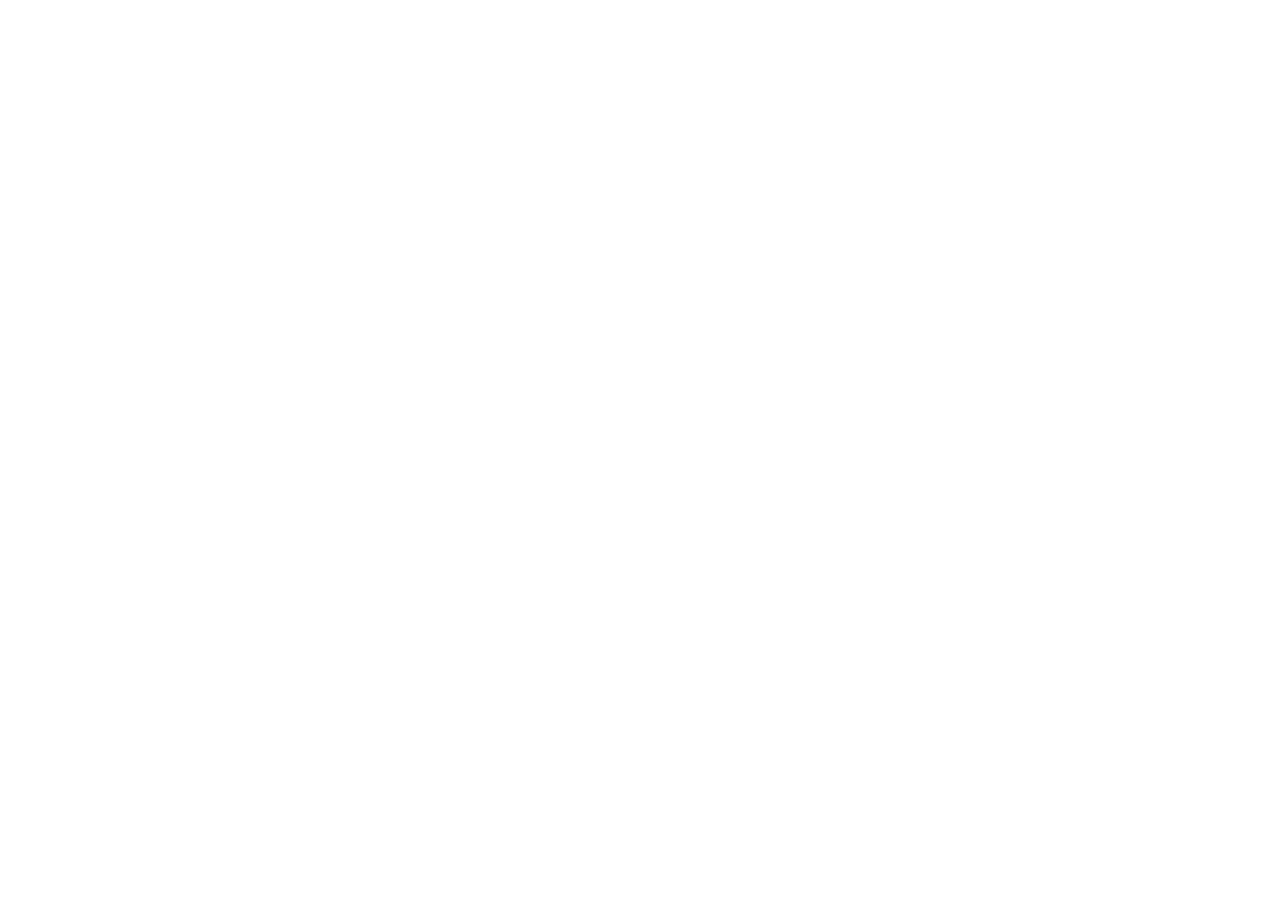
==== japanese/index.html @ 03f20ac3 "feb18" ====
<!DOCTYPE html>
<html lang="en">
<head>
    <meta charset="UTF-8">
    <meta http-equiv="X-UA-Compatible" content="IE=edge">
    <meta name="viewport" content="width=device-width, initial-scale=1.0">
    <title>Japanese Alphabet</title>
</head>
<body>
    
</body>
</html>
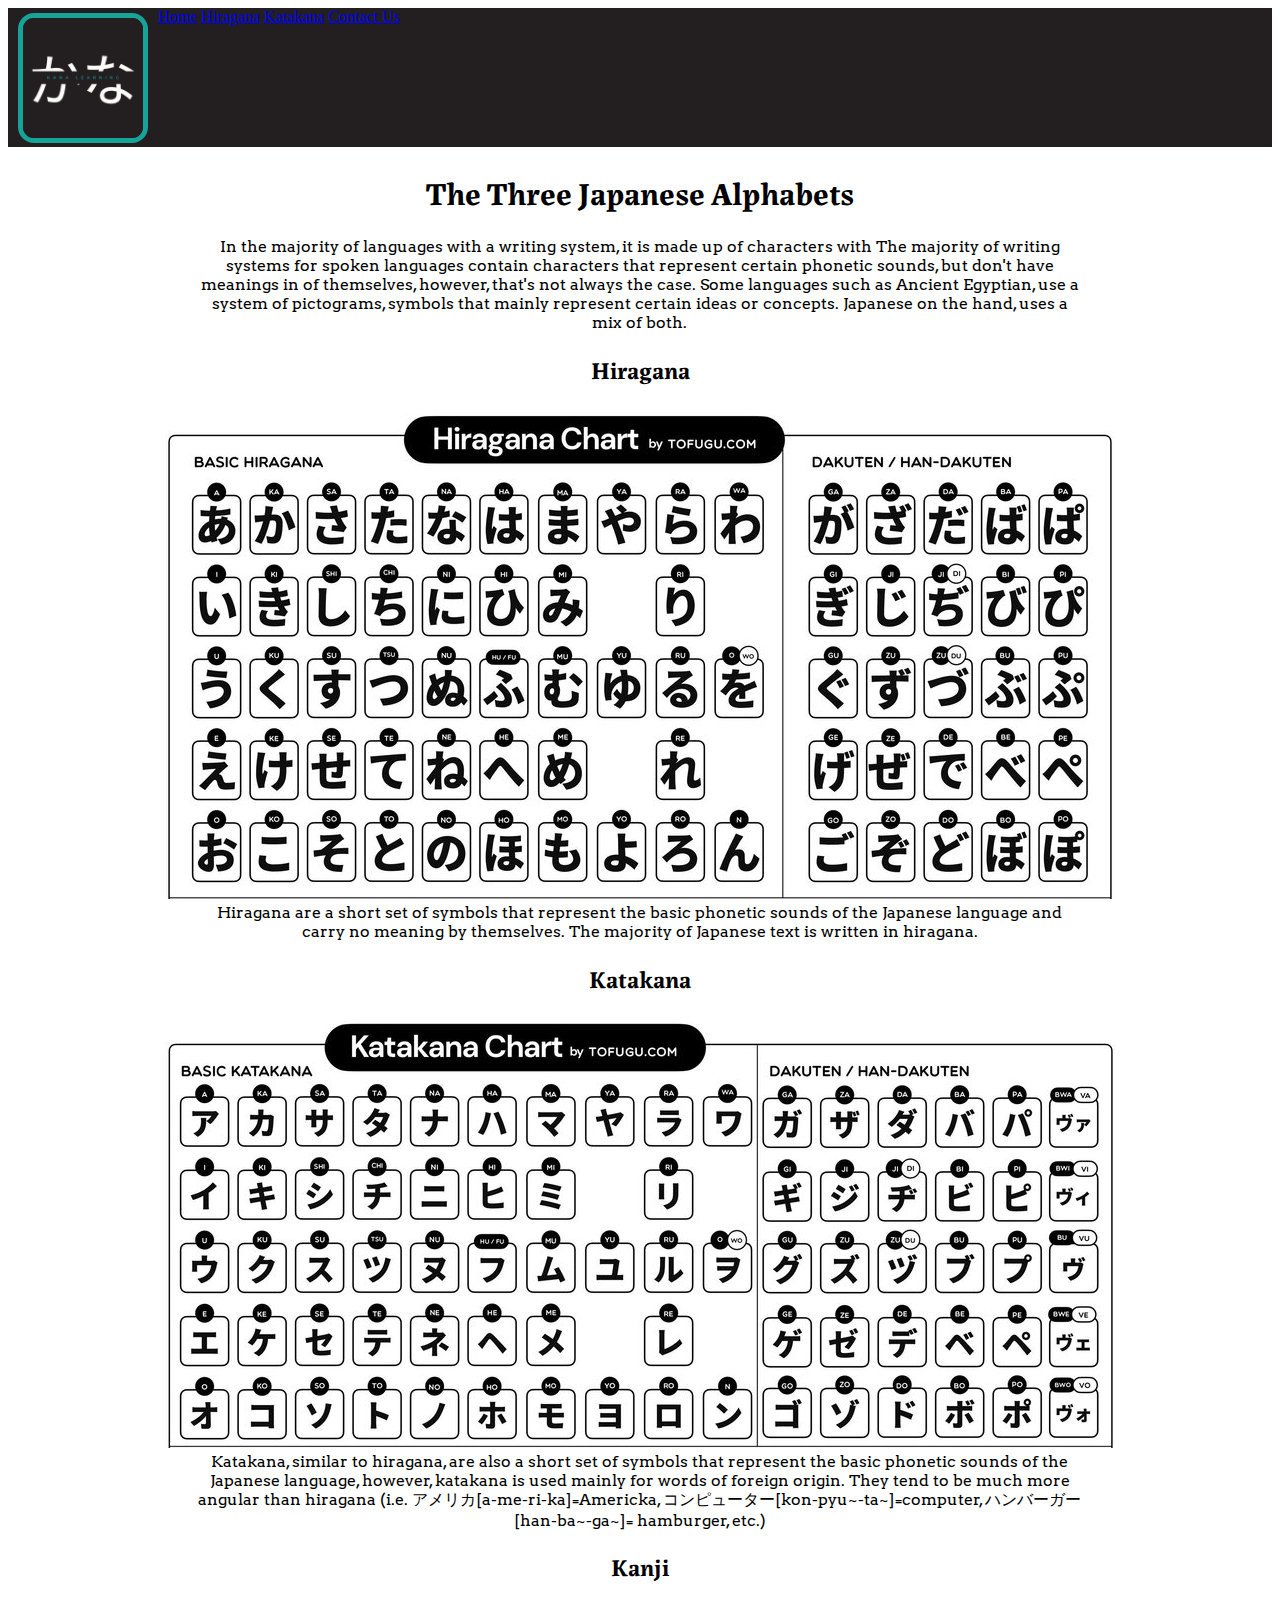
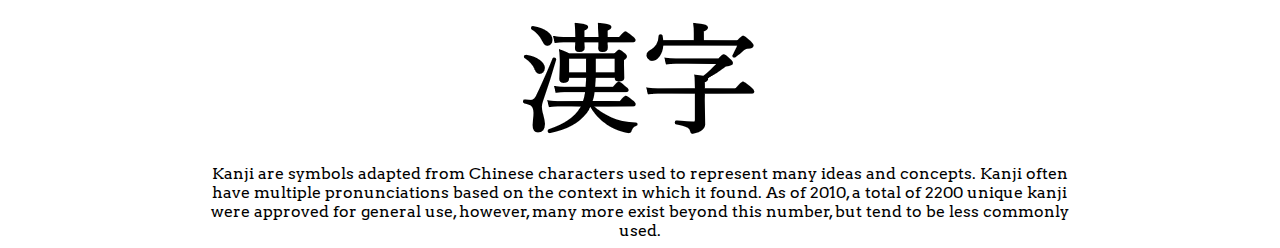
==== commit f66ba563: "mar9" ====
--- a/japanese/index.html
+++ b/japanese/index.html
@@ -5,8 +5,59 @@
     <meta http-equiv="X-UA-Compatible" content="IE=edge">
     <meta name="viewport" content="width=device-width, initial-scale=1.0">
     <title>Japanese Alphabet</title>
+    <link type="text/css" rel="stylesheet" href="styles/styles.css" />
 </head>
 <body>
-    
+    <div id="content">
+    <header>
+        <a id="logo_link" href="index.html">
+            <img class="logo" src="site-plan-pers/images/kana.png" alt="Hiragana Logo">
+        </a>
+        <nav id="navbar">
+            <a href="index.html">Home</a>
+            <a href="rivers.html">Hiragana</a>
+            <a href="site-plan-rafting.html">Katakana</a>
+            <a href="contactus.html">Contact Us</a>
+        </nav>
+    </header>
+    <main id="main-grid">
+          <h1>
+            The Three Japanese Alphabets
+          </h1>
+          <p>
+            In the majority of languages with a writing system, it is made up of characters with 
+            The majority of writing systems for spoken languages contain characters that represent certain phonetic sounds,
+            but don't have meanings in of themselves, however, that's not always the case. Some languages such as Ancient Egyptian,
+            use a system of pictograms, symbols that mainly represent certain ideas or concepts. Japanese on the hand, uses a mix
+            of both.
+          </p>
+          <h2>
+            Hiragana
+          </h2>
+          <img src="images/rsz_hira-chart.jpg" alt="Hiragana Chart">
+          <p>
+            Hiragana are a short set of symbols that represent the basic phonetic sounds of the Japanese language and carry no meaning by themselves.
+            The majority of Japanese text is written in hiragana.
+          </p>
+          <h2>
+            Katakana
+          </h2>
+          <img src="images/rsz_kata-chart.jpg" alt="Katakana Chart">
+          <p>
+            Katakana, similar to hiragana, are also a short set of symbols that represent the basic phonetic sounds of the Japanese language, however,
+            katakana is used mainly for words of foreign origin. They tend to be much more angular than hiragana (i.e. アメリカ[a-me-ri-ka]=Americka, 
+            コンピューター[kon-pyu~-ta~]=computer, ハンバーガー[han-ba~-ga~]= hamburger, etc.)
+          </p>
+          <h2>
+            Kanji
+          </h2>
+          <img src="images/kanji.png" alt="Kanji">
+          <p>
+            Kanji are symbols adapted from Chinese characters used to represent many ideas and concepts. Kanji often have multiple pronunciations
+            based on the context in which it found. As of 2010, a total of 2200 unique kanji were approved for general use, however, many more
+            exist beyond this number, but tend to be less commonly used.
+          </p>
+    </main>
+    </div>
 </body>
 </html>--- a/japanese/styles/styles.css
+++ b/japanese/styles/styles.css
@@ -0,0 +1,30 @@
+@import url('https://fonts.googleapis.com/css2?family=Arvo&family=Labrada&family=Oswald:wght@300&family=Zen+Maru+Gothic&display=swap');
+h1, h2 {
+    font-family: "Labrada", Helvetica, sans-serif;
+}
+p {
+    max-width: 70%;
+    font-family: "Arvo", Helvetica, sans-serif;
+    text-align: center;
+    margin: 0 auto;
+}
+header {
+    background-color:#231f20;
+    display: grid;
+    grid-template-columns: 150px auto;
+}
+.logo {
+    width: 120px;
+    border-radius: 1em;
+    border: 5px solid #17A398;
+}
+#logo_link {
+    padding-top: 5px;
+    justify-self: center;
+    align-self: center;
+    
+}
+#main-grid {
+    margin: 0 auto;
+    text-align: center;
+}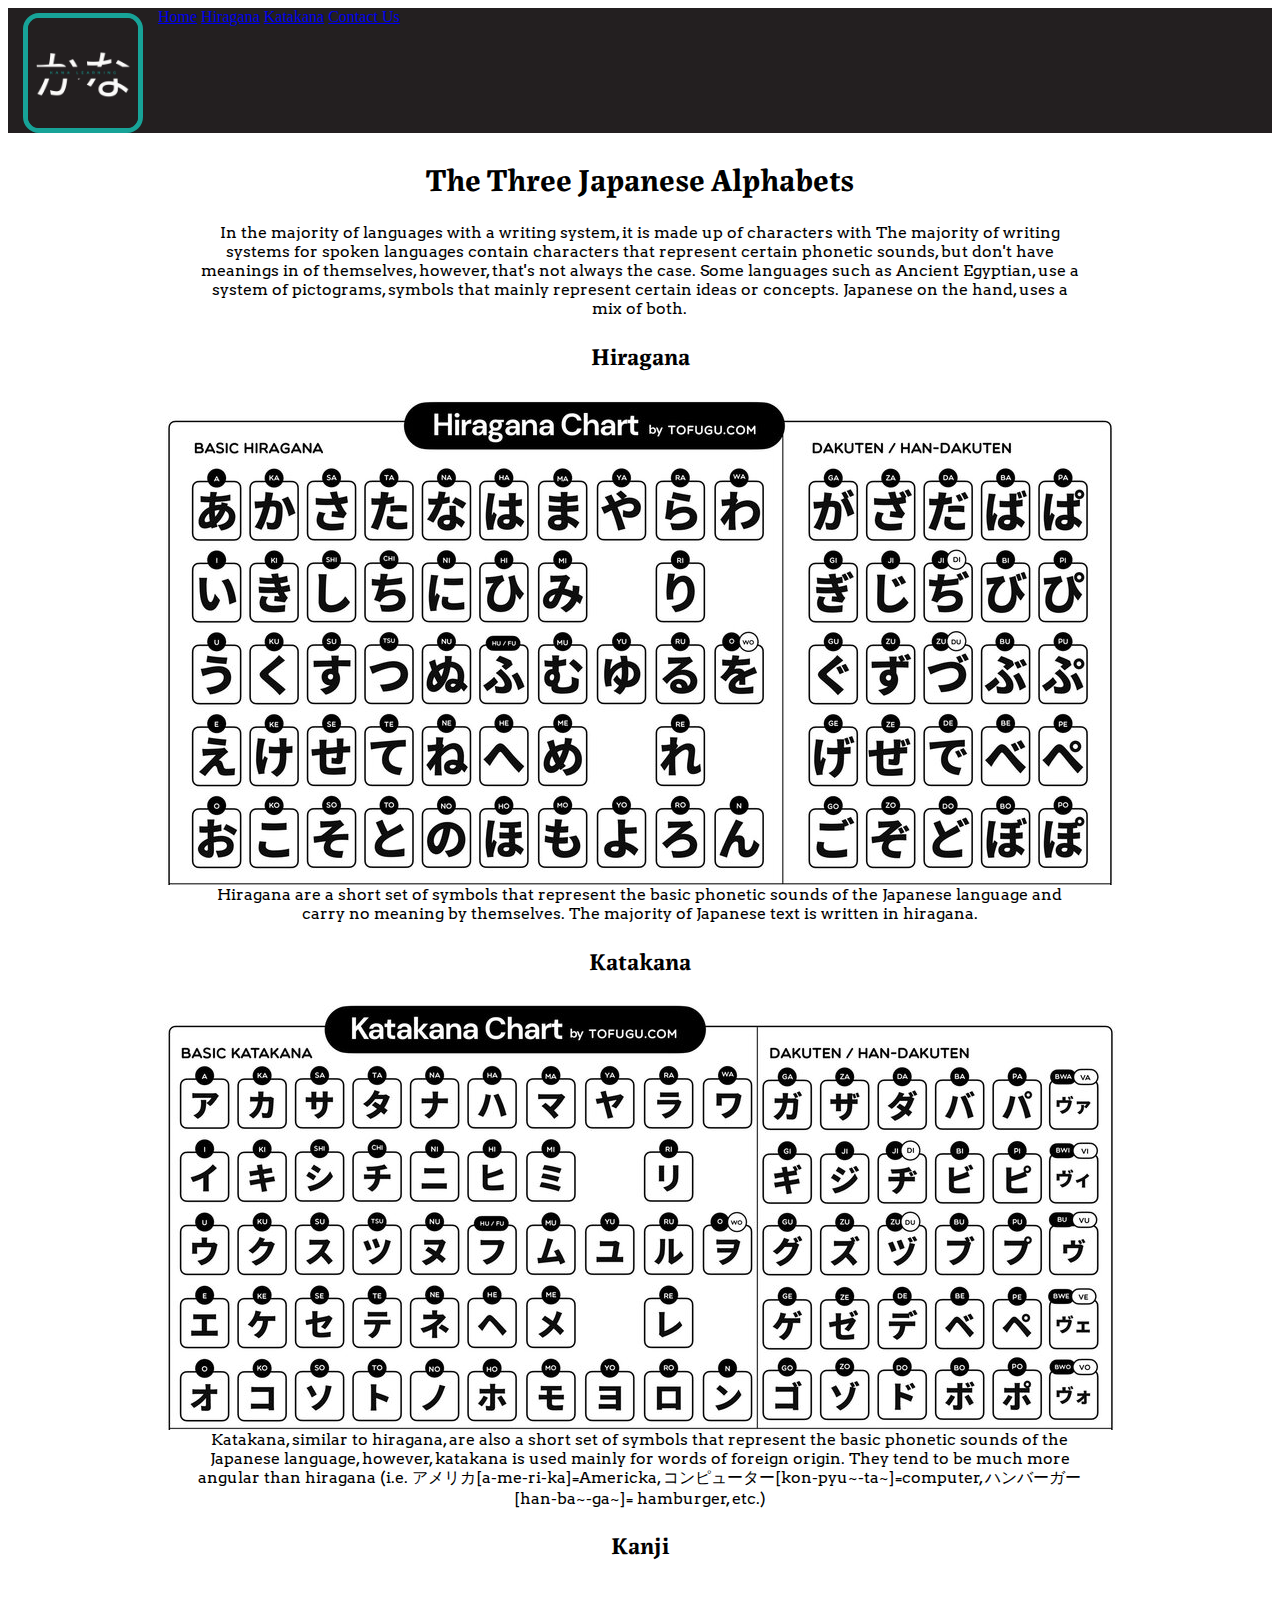
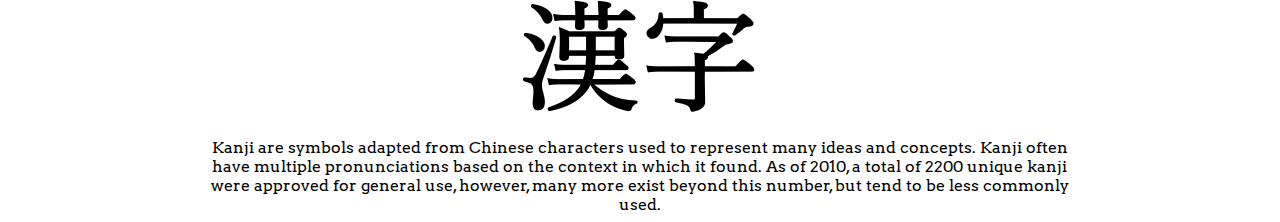
==== commit 53ba0754: "mar92" ====
--- a/japanese/index.html
+++ b/japanese/index.html
@@ -15,8 +15,8 @@
         </a>
         <nav id="navbar">
             <a href="index.html">Home</a>
-            <a href="rivers.html">Hiragana</a>
-            <a href="site-plan-rafting.html">Katakana</a>
+            <a href="hiragana.html">Hiragana</a>
+            <a href="katakana.html">Katakana</a>
             <a href="contactus.html">Contact Us</a>
         </nav>
     </header>
--- a/japanese/styles/styles.css
+++ b/japanese/styles/styles.css
@@ -27,4 +27,103 @@
 #main-grid {
     margin: 0 auto;
     text-align: center;
+}
+
+h3{
+    font-size: 10em;
+    border: 5px solid #17A398;
+    width: 50%;
+    margin: 0 auto;
+}
+.slideshow-container{ 
+    position: relative;
+    width: 50%;
+  }
+  
+  .image {
+    display: block;
+    width: 100%;
+    height: auto;
+  }
+  
+  .overlay {
+    position: absolute;
+    top: 0;
+    bottom: 0;
+    left: 0;
+    right: 0;
+    height: 100%;
+    width: 100%;
+    opacity: 0;
+    transition: .1s ease;
+    background-color: #231f20;
+  }
+  
+  .slideshow-container:hover .overlay {
+    opacity: 1;
+    width: 50%;
+    margin: 0 auto;
+  }
+
+  .ka:hover {
+    opacity: 1;
+    width: 50%;
+    margin: 0 auto;
+    color: chartreuse;
+  }
+  
+  .text {
+    color: white;
+    font-size: 10em;
+    position: absolute;
+    top: 50%;
+    left: 50%;
+    -webkit-transform: translate(-50%, -50%);
+    -ms-transform: translate(-50%, -50%);
+    transform: translate(-50%, -50%);
+    text-align: center;
+  }
+
+
+
+
+* {box-sizing: border-box}
+.mySlides1, .mySlides2, .mySlides3, .mySlides4, .mySlides5, .mySlides6, .mySlides7, .mySlides8, .mySlides9, .mySlides10 {
+    display: none
+}
+img {vertical-align: middle;}
+
+/* Slideshow container */
+.slideshow-container {
+  max-width: 1000px;
+  position: relative;
+  margin: auto;
+}
+
+/* Next & previous buttons */
+.prev, .next {
+  cursor: pointer;
+  position: absolute;
+  top: 50%;
+  width: auto;
+  padding: 16px;
+  margin-top: -22px;
+  color: white;
+  font-weight: bold;
+  font-size: 18px;
+  transition: 0.6s ease;
+  border-radius: 0 3px 3px 0;
+  user-select: none;
+}
+
+/* Position the "next button" to the right */
+.next {
+  right: 0;
+  border-radius: 3px 0 0 3px;
+}
+
+/* On hover, add a grey background color */
+.prev:hover, .next:hover {
+  background-color: #f1f1f1;
+  color: black;
 }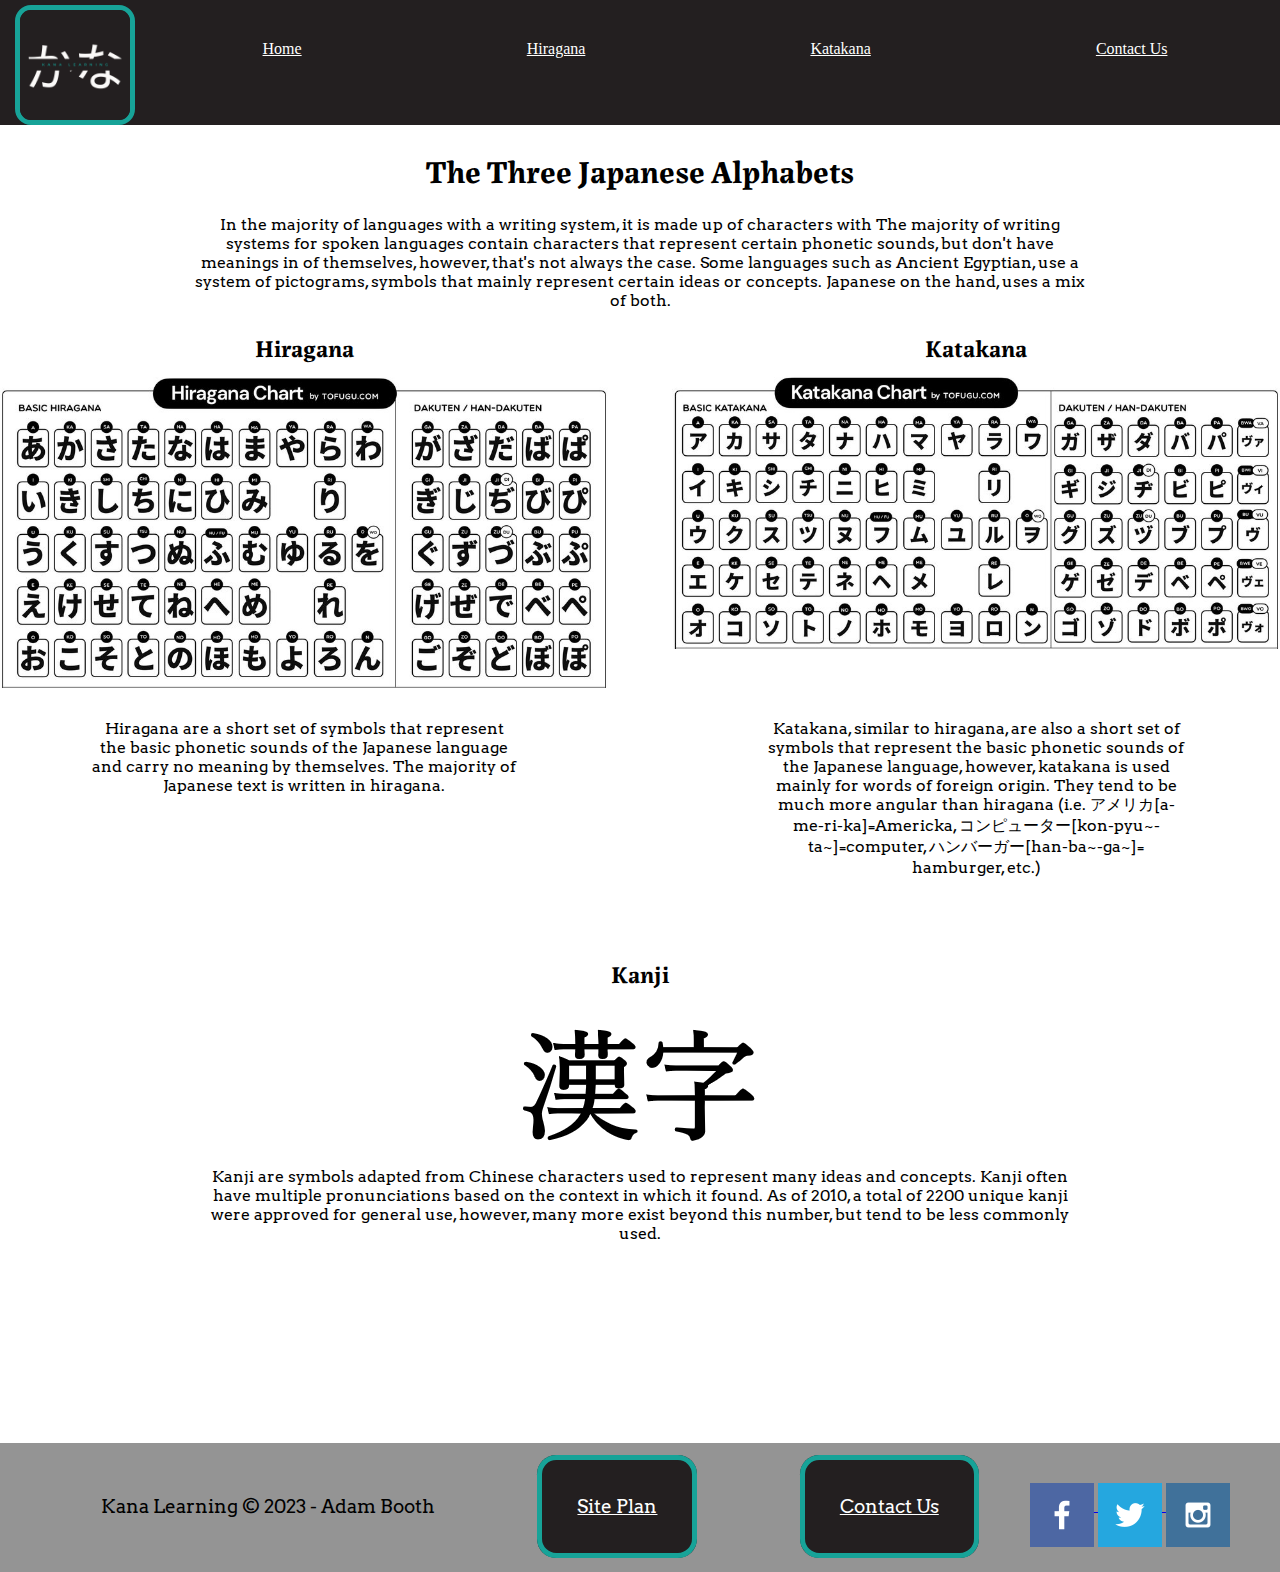
==== commit 4d1e32be: "mar25" ====
--- a/japanese/index.html
+++ b/japanese/index.html
@@ -31,23 +31,27 @@
             use a system of pictograms, symbols that mainly represent certain ideas or concepts. Japanese on the hand, uses a mix
             of both.
           </p>
-          <h2>
-            Hiragana
-          </h2>
-          <img src="images/rsz_hira-chart.jpg" alt="Hiragana Chart">
-          <p>
-            Hiragana are a short set of symbols that represent the basic phonetic sounds of the Japanese language and carry no meaning by themselves.
-            The majority of Japanese text is written in hiragana.
-          </p>
-          <h2>
-            Katakana
-          </h2>
-          <img src="images/rsz_kata-chart.jpg" alt="Katakana Chart">
-          <p>
-            Katakana, similar to hiragana, are also a short set of symbols that represent the basic phonetic sounds of the Japanese language, however,
-            katakana is used mainly for words of foreign origin. They tend to be much more angular than hiragana (i.e. アメリカ[a-me-ri-ka]=Americka, 
-            コンピューター[kon-pyu~-ta~]=computer, ハンバーガー[han-ba~-ga~]= hamburger, etc.)
-          </p>
+          <div id="kana-grid">
+            
+              <h2>
+                Hiragana
+              </h2>
+              <img src="images/rsz_hira-chart.jpg" alt="Hiragana Chart">
+              <p>
+                Hiragana are a short set of symbols that represent the basic phonetic sounds of the Japanese language and carry no meaning by themselves.
+                The majority of Japanese text is written in hiragana.
+              </p>
+    
+              <h2>
+              Katakana
+              </h2>
+              <img src="images/rsz_kata-chart.jpg" alt="Katakana Chart">
+              <p>
+                Katakana, similar to hiragana, are also a short set of symbols that represent the basic phonetic sounds of the Japanese language, however,
+                katakana is used mainly for words of foreign origin. They tend to be much more angular than hiragana (i.e. アメリカ[a-me-ri-ka]=Americka, 
+                コンピューター[kon-pyu~-ta~]=computer, ハンバーガー[han-ba~-ga~]= hamburger, etc.)
+              </p>
+          </div>
           <h2>
             Kanji
           </h2>
@@ -58,6 +62,22 @@
             exist beyond this number, but tend to be less commonly used.
           </p>
     </main>
+    <footer>
+      <p>Kana Learning &copy; 2023 - Adam Booth</p>
+      <p><a href="site-plan-pers/site-plan.html">Site Plan</a></p>
+      <p><a href="contactus.html">Contact Us</a></p>
+      <div class="social">
+          <a href="https://facebook.com">
+              <img src="images/facebook.png" alt="fb icon">
+          </a>
+          <a href="https://twitter.com">
+              <img src="images/twitter.png" alt="twitter icon">
+          </a>
+          <a href="https://instagram.com">
+              <img src="images/instagram.png" alt="instagram icon">
+          </a>
+      </div>
+    </footer>
     </div>
 </body>
 </html>--- a/japanese/styles/styles.css
+++ b/japanese/styles/styles.css
@@ -1,7 +1,30 @@
 @import url('https://fonts.googleapis.com/css2?family=Arvo&family=Labrada&family=Oswald:wght@300&family=Zen+Maru+Gothic&display=swap');
 h1, h2 {
     font-family: "Labrada", Helvetica, sans-serif;
-}
+
+}
+nav a {
+  color: white;
+  padding: 35px;
+  border-radius: 1em;
+  border: 5px solid #00000000;
+}
+nav {
+  display: flex;
+  justify-content: space-around;
+  
+}
+
+nav a:hover {
+  background-color: #17A398;
+  color: #231f20;
+  border: 5px solid #17A398;
+  box-sizing: border-box;
+}
+body {
+  margin: 0;
+}
+
 p {
     max-width: 70%;
     font-family: "Arvo", Helvetica, sans-serif;
@@ -31,19 +54,67 @@
 
 h3{
     font-size: 10em;
-    border: 5px solid #17A398;
     width: 50%;
     margin: 0 auto;
 }
-.slideshow-container{ 
+
+
+
+  * {box-sizing: border-box}
+  .mySlides1, .mySlides2, .mySlides3, .mySlides4, .mySlides5, .mySlides6, .mySlides7, .mySlides8, .mySlides9, .mySlides10 {
+      display: none;
+  }
+  img {vertical-align: middle;}
+  
+  /* Slideshow container */
+  .slideshow-container {
+    max-width: 1000px;
+    width: 50%;
     position: relative;
-    width: 50%;
-  }
-  
-  .image {
-    display: block;
-    width: 100%;
-    height: auto;
+    margin: auto;
+    border: 5px solid #17A398;
+  }
+  
+  /* Next & previous buttons */
+  .prev, .next {
+    cursor: pointer;
+    position: absolute;
+    top: 50%;
+    width: auto;
+    padding: 16px;
+    margin-top: -22px;
+    color: white;
+    font-weight: bold;
+    font-size: 18px;
+    transition: 0.6s ease;
+    border-radius: 0 3px 3px 0;
+    user-select: none;
+  }
+  
+  /* Position the "next button" to the right */
+  .next {
+    right: 0;
+    border-radius: 3px 0 0 3px;
+  }
+  
+  h3 {
+      font-size: 15em;
+      display: block;
+      width: 100%;
+      height: auto;
+      text-align: center;
+  }
+  
+  .text {
+    color: white;
+    font-size: 13em;
+    position: absolute;
+    top: 50%;
+    left: 50%;
+    -webkit-transform: translate(-50%, -50%);
+    -ms-transform: translate(-50%, -50%);
+    transform: translate(-50%, -50%);
+    text-align: center;
   }
   
   .overlay {
@@ -55,75 +126,118 @@
     height: 100%;
     width: 100%;
     opacity: 0;
-    transition: .1s ease;
+    transition: .5s ease;
     background-color: #231f20;
   }
-  
-  .slideshow-container:hover .overlay {
-    opacity: 1;
-    width: 50%;
-    margin: 0 auto;
-  }
-
-  .ka:hover {
-    opacity: 1;
-    width: 50%;
-    margin: 0 auto;
-    color: chartreuse;
-  }
-  
-  .text {
-    color: white;
-    font-size: 10em;
-    position: absolute;
-    top: 50%;
-    left: 50%;
-    -webkit-transform: translate(-50%, -50%);
-    -ms-transform: translate(-50%, -50%);
-    transform: translate(-50%, -50%);
-    text-align: center;
-  }
-
-
-
-
-* {box-sizing: border-box}
-.mySlides1, .mySlides2, .mySlides3, .mySlides4, .mySlides5, .mySlides6, .mySlides7, .mySlides8, .mySlides9, .mySlides10 {
-    display: none
-}
-img {vertical-align: middle;}
-
-/* Slideshow container */
-.slideshow-container {
-  max-width: 1000px;
-  position: relative;
-  margin: auto;
-}
-
-/* Next & previous buttons */
-.prev, .next {
-  cursor: pointer;
-  position: absolute;
-  top: 50%;
-  width: auto;
-  padding: 16px;
-  margin-top: -22px;
+
+
+  #a:hover .overlay, #i:hover .overlay, #u:hover .overlay, #e:hover .overlay, #o:hover .overlay {
+    opacity: 1;
+  }
+  #ka:hover .overlay, #ki:hover .overlay, #ku:hover .overlay, #ke:hover .overlay, #ko:hover .overlay {
+    opacity: 1;
+  }
+  #sa:hover .overlay, #shi:hover .overlay, #su:hover .overlay, #se:hover .overlay, #so:hover .overlay {
+    opacity: 1;
+  }
+  #ta:hover .overlay, #chi:hover .overlay, #tsu:hover .overlay, #te:hover .overlay, #to:hover .overlay {
+    opacity: 1;
+  }
+  #na:hover .overlay, #ni:hover .overlay, #nu:hover .overlay, #ne:hover .overlay, #no:hover .overlay {
+    opacity: 1;
+  }
+  #ha:hover .overlay, #hi:hover .overlay, #fu:hover .overlay, #he:hover .overlay, #ho:hover .overlay {
+    opacity: 1;
+  }
+  #ma:hover .overlay, #mi:hover .overlay, #mu:hover .overlay, #me:hover .overlay, #mo:hover .overlay {
+    opacity: 1;
+  }
+  #ya:hover .overlay, #yu:hover .overlay, #yo:hover .overlay {
+    opacity: 1;
+  }
+  #ra:hover .overlay, #ri:hover .overlay, #ru:hover .overlay, #re:hover .overlay, #ro:hover .overlay {
+    opacity: 1;
+  }
+  #wa:hover .overlay, #wo:hover .overlay, #n:hover .overlay {
+    opacity: 1;
+  }
+  
+  
+  /* On hover, add a grey background color */
+  .prev:hover, .next:hover {
+    background-color: #f1f1f1;
+    color: black;
+  }
+
+#kana-grid {
+  display: grid;
+  grid-template-columns: 1fr 1fr;
+  grid-template-rows: 5% 1fr .75fr;
+  gap: 5% 5%;
+}
+#kana-grid h3:nth-of-type(1) {
+  grid-column: 1/2;
+  grid-row: 1/2;
+}
+#kana-grid img:nth-of-type(1) {
+  grid-column: 1/2;
+  grid-row: 2/3;
+  width: 100%;
+}
+#kana-grid h3:nth-of-type(2) {
+  grid-column: 2/3;
+  grid-row: 1/2;
+}
+#kana-grid img:nth-of-type(2) {
+  grid-column: 2/3;
+  grid-row: 2/3;
+  width: 100%;
+  
+}
+
+#kana-grid p:nth-of-type(1) {
+  grid-column: 1/2;
+  grid-row: 3/4;
+}
+#kana-grid p:nth-of-type(2) {
+  grid-column: 2/3;
+  grid-row: 3/4;
+}
+
+footer {
+  background-color: #949494;
+  padding: 25px 50px;
+  margin-top: 200px;
+  display: flex;
+  justify-content: space-around;
+  align-items: center;
+  margin-bottom: 0;
+}
+footer .social img {
+  padding-top: 15px;
+}
+footer {
+  color: black;
+}
+
+footer p a:hover {
+  color: black;
+  background-color: #17A398;
+  border: 5px solid #00000000;
+}
+footer p {
+  font-size: 1.2em;
+}    
+
+footer p a {
   color: white;
-  font-weight: bold;
-  font-size: 18px;
-  transition: 0.6s ease;
-  border-radius: 0 3px 3px 0;
-  user-select: none;
-}
-
-/* Position the "next button" to the right */
-.next {
-  right: 0;
-  border-radius: 3px 0 0 3px;
-}
-
-/* On hover, add a grey background color */
-.prev:hover, .next:hover {
-  background-color: #f1f1f1;
-  color: black;
-}+  background-color: #231f20;
+  padding: 35px;
+  border-radius: 1em;
+  border: 5px solid #17A398;
+}
+#social {
+  color: #949494;
+  background-color: #949494;
+  padding: 20px;
+}
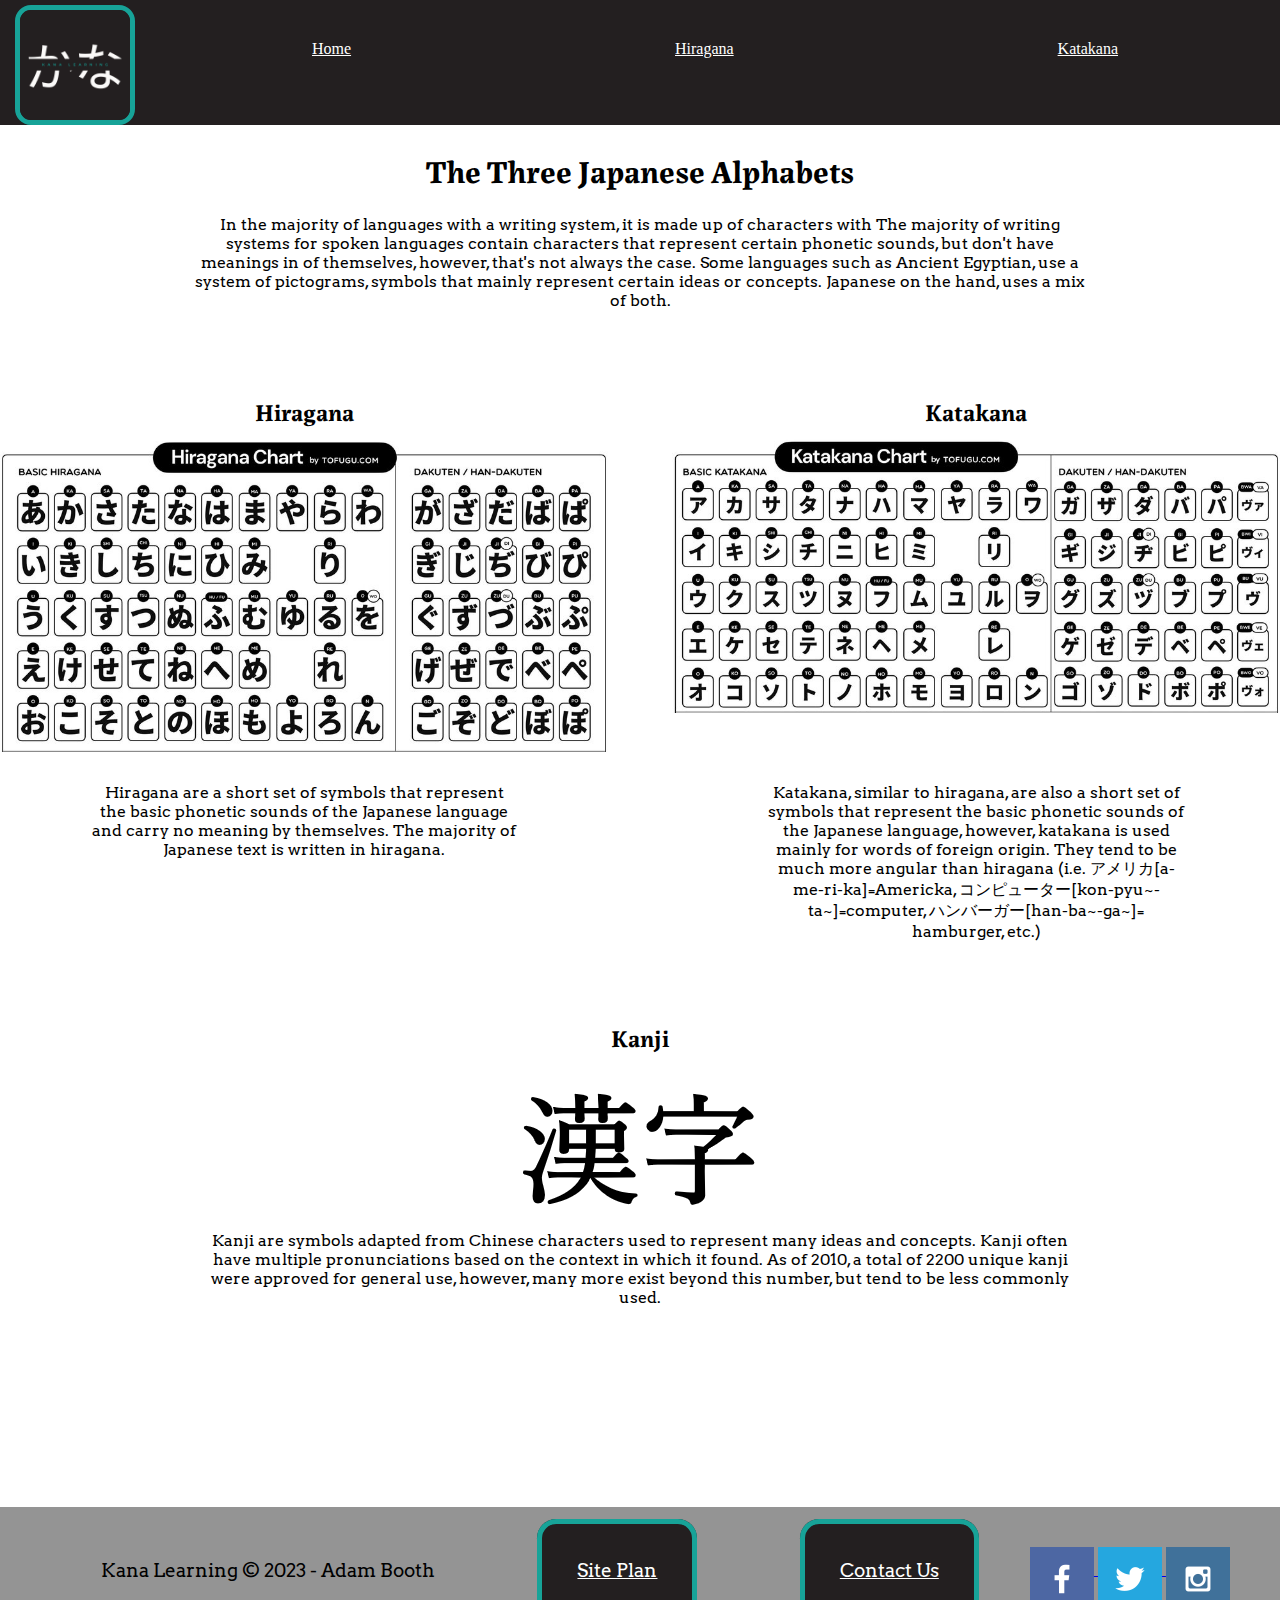
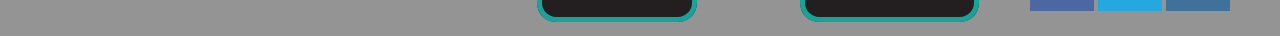
==== commit 556dd567: "mar282" ====
--- a/japanese/index.html
+++ b/japanese/index.html
@@ -17,7 +17,7 @@
             <a href="index.html">Home</a>
             <a href="hiragana.html">Hiragana</a>
             <a href="katakana.html">Katakana</a>
-            <a href="contactus.html">Contact Us</a>
+            
         </nav>
     </header>
     <main id="main-grid">
--- a/japanese/styles/styles.css
+++ b/japanese/styles/styles.css
@@ -2,6 +2,13 @@
 h1, h2 {
     font-family: "Labrada", Helvetica, sans-serif;
 
+}
+#all-flashcards p {
+  margin-top: 5%;
+  margin-bottom: 1%;
+}
+#main-grid p:nth-of-type(1) {
+  margin-bottom: 5%;
 }
 nav a {
   color: white;
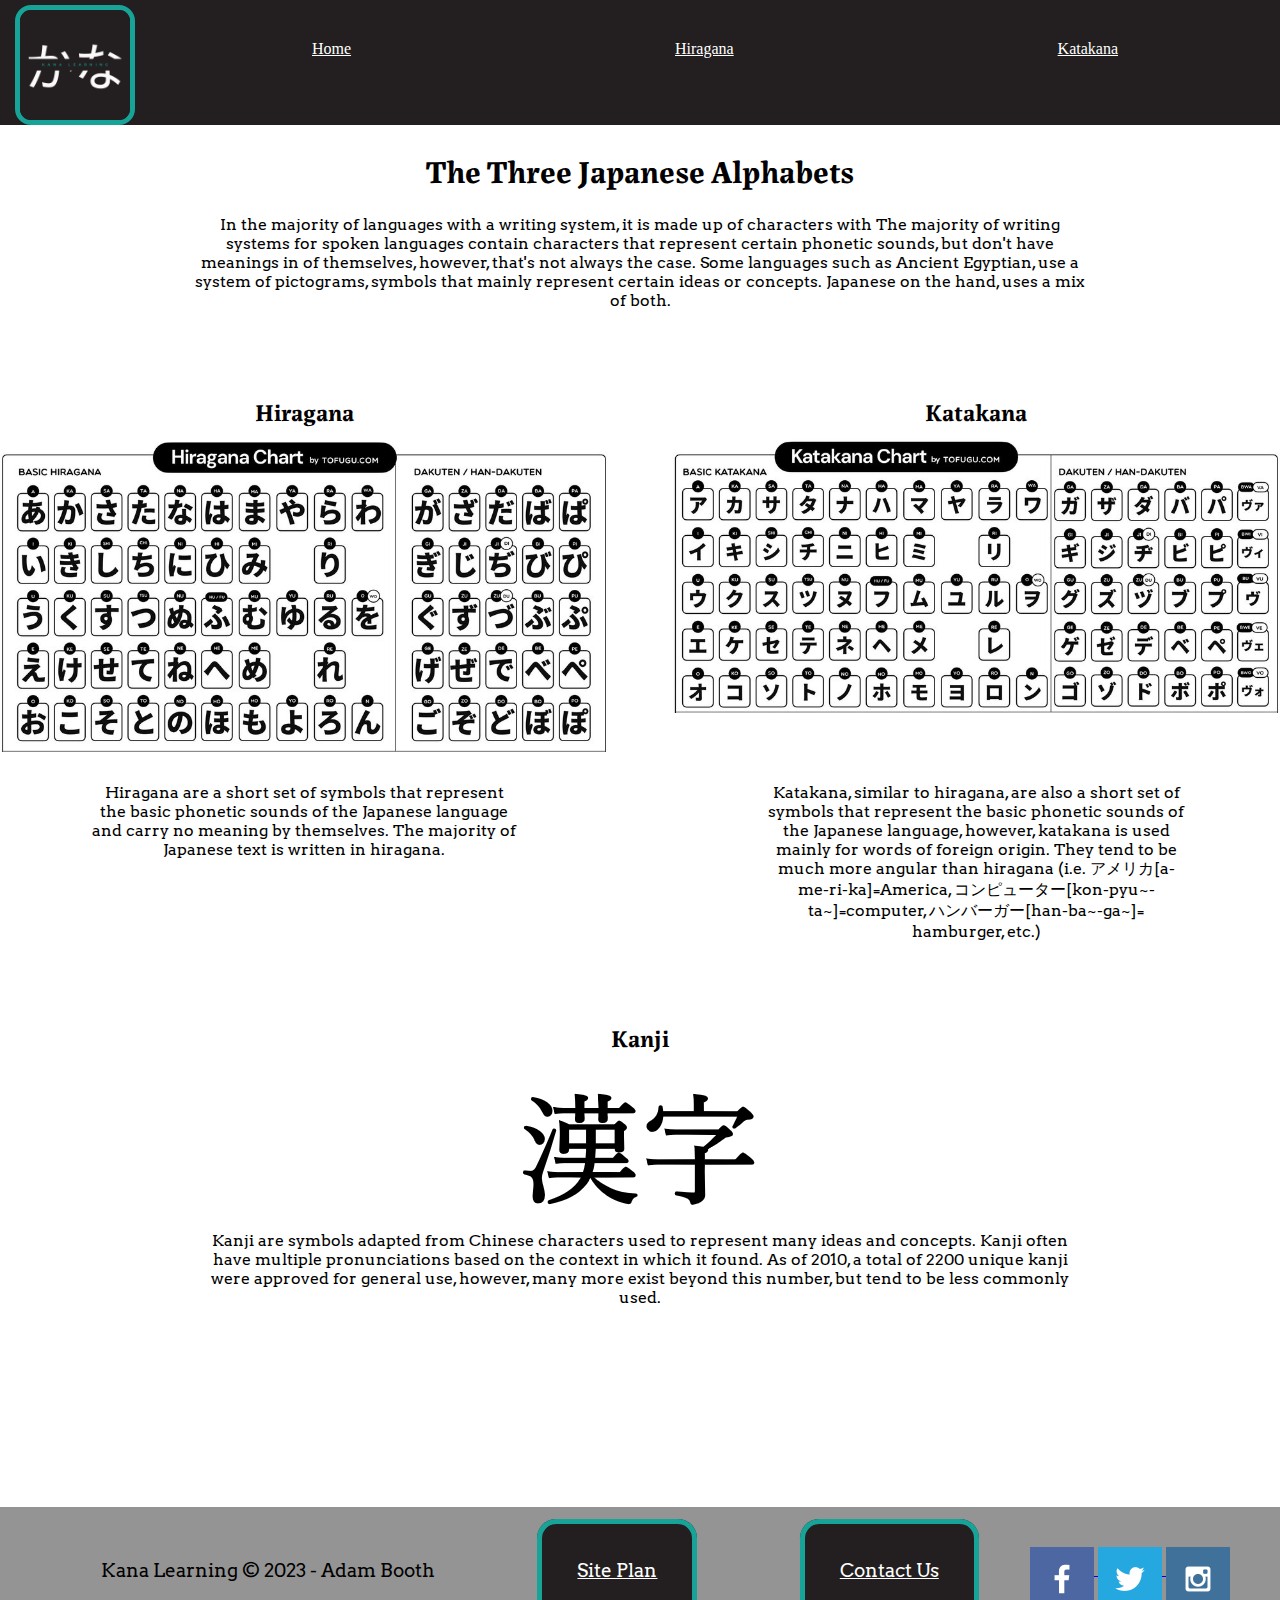
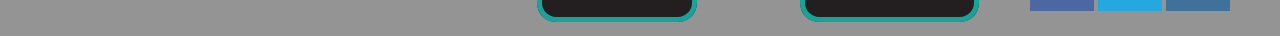
==== commit 5f30498f: "mar283" ====
--- a/japanese/index.html
+++ b/japanese/index.html
@@ -48,7 +48,7 @@
               <img src="images/rsz_kata-chart.jpg" alt="Katakana Chart">
               <p>
                 Katakana, similar to hiragana, are also a short set of symbols that represent the basic phonetic sounds of the Japanese language, however,
-                katakana is used mainly for words of foreign origin. They tend to be much more angular than hiragana (i.e. アメリカ[a-me-ri-ka]=Americka, 
+                katakana is used mainly for words of foreign origin. They tend to be much more angular than hiragana (i.e. アメリカ[a-me-ri-ka]=America, 
                 コンピューター[kon-pyu~-ta~]=computer, ハンバーガー[han-ba~-ga~]= hamburger, etc.)
               </p>
           </div>
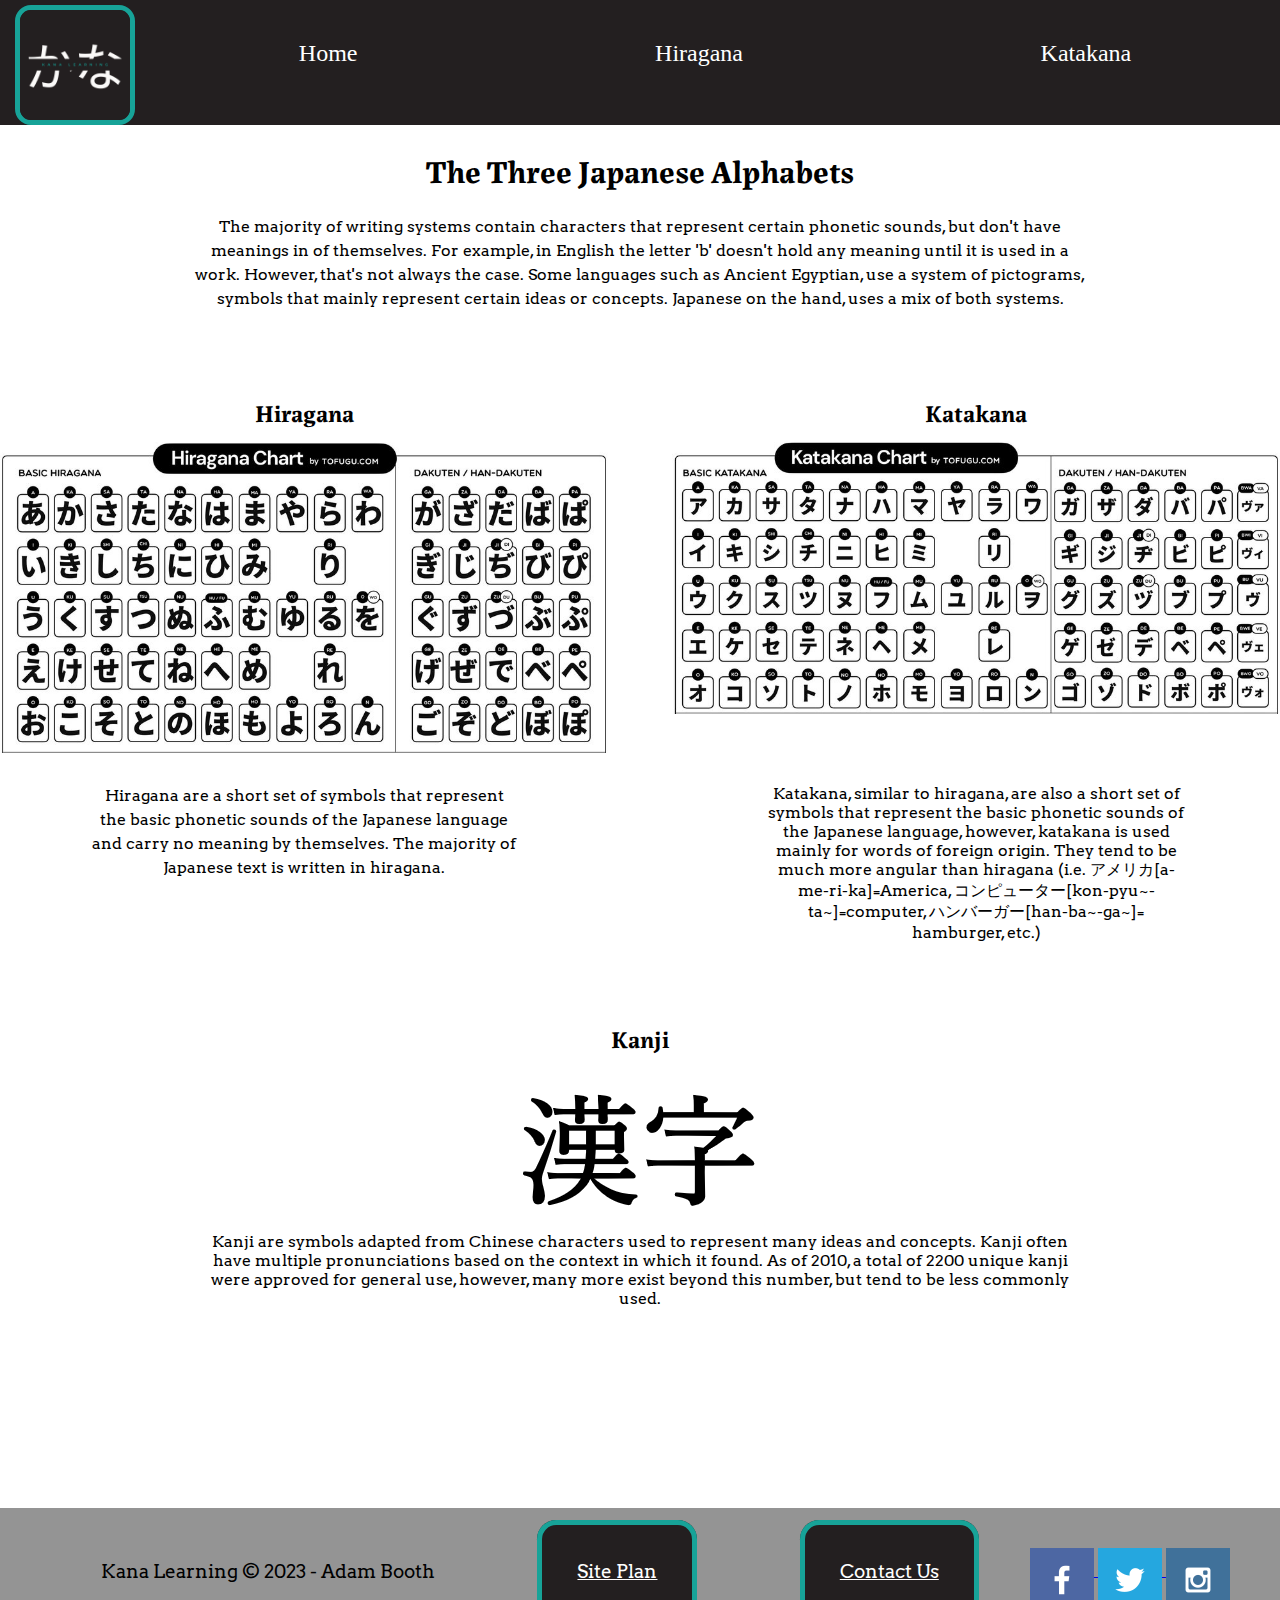
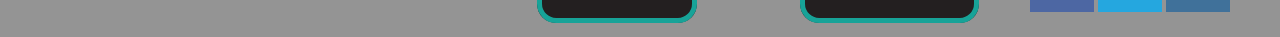
==== commit 908b9bcc: "apr4" ====
--- a/japanese/index.html
+++ b/japanese/index.html
@@ -25,11 +25,11 @@
             The Three Japanese Alphabets
           </h1>
           <p>
-            In the majority of languages with a writing system, it is made up of characters with 
-            The majority of writing systems for spoken languages contain characters that represent certain phonetic sounds,
-            but don't have meanings in of themselves, however, that's not always the case. Some languages such as Ancient Egyptian,
+            The majority of writing systems contain characters that represent certain phonetic sounds,
+            but don't have meanings in of themselves. For example, in English the letter 'b' doesn't hold any meaning until it is used in a work.
+            However, that's not always the case. Some languages such as Ancient Egyptian,
             use a system of pictograms, symbols that mainly represent certain ideas or concepts. Japanese on the hand, uses a mix
-            of both.
+            of both systems.
           </p>
           <div id="kana-grid">
             
--- a/japanese/styles/styles.css
+++ b/japanese/styles/styles.css
@@ -9,12 +9,15 @@
 }
 #main-grid p:nth-of-type(1) {
   margin-bottom: 5%;
+  line-height: 1.5;
 }
 nav a {
   color: white;
   padding: 35px;
   border-radius: 1em;
   border: 5px solid #00000000;
+  text-decoration: none;
+  font-size: 1.5em;
 }
 nav {
   display: flex;
